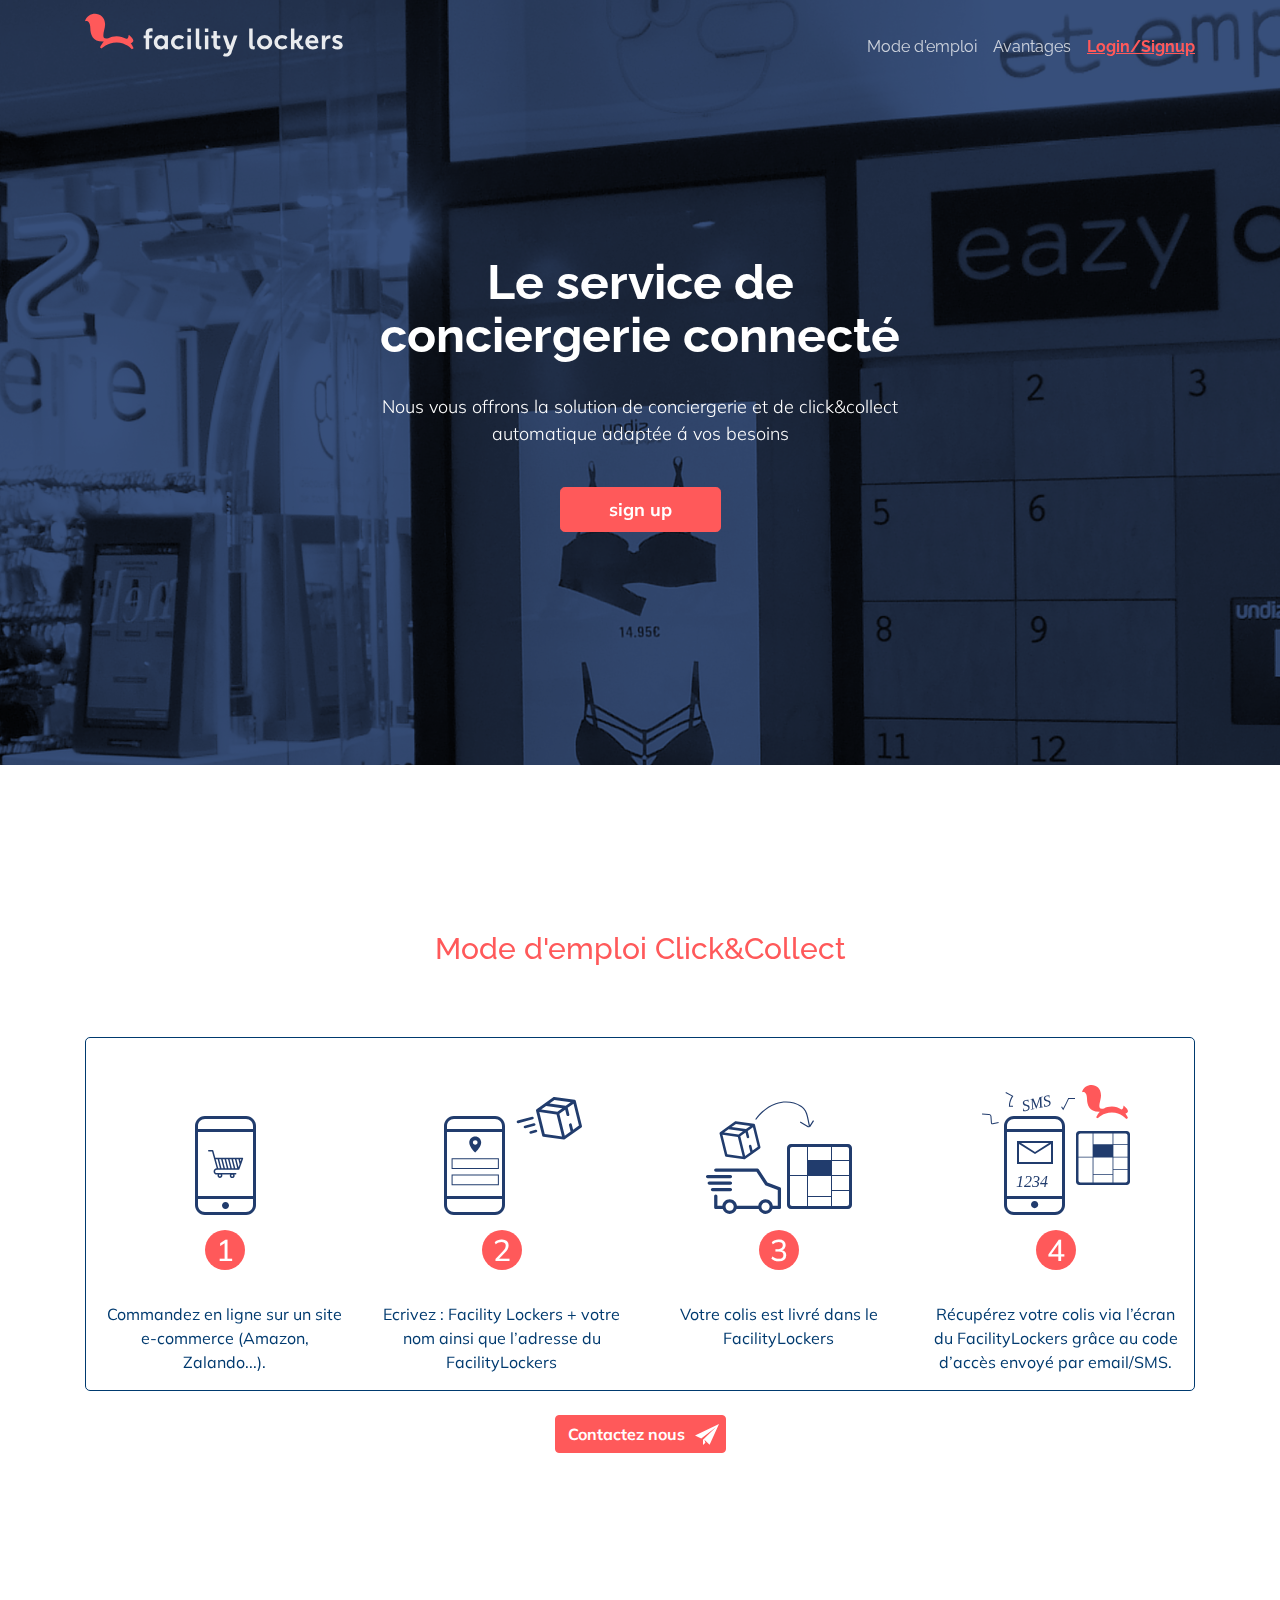
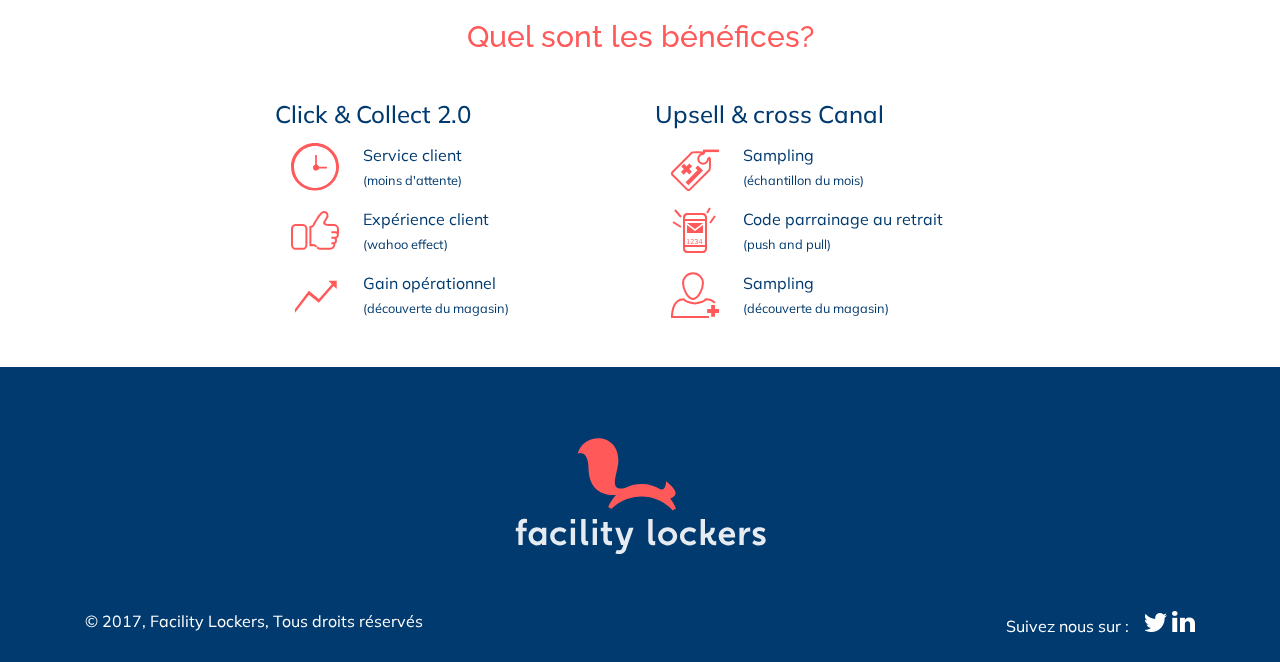
==== clickcollect.html @ fa2689fb "click and collect" ====
<!DOCTYPE html>
<html lang="en">

<head>
    <meta charset="utf-8">
    <meta name="viewport" content="width=device-width, initial-scale=1, shrink-to-fit=no">
    <meta name="description" content="">
    <meta name="author" content="">
    <link rel="icon" href="../../../../favicon.ico">

    <title>Facility Lockers</title>
    <link href="https://fonts.googleapis.com/css?family=Muli:300,500,700|Raleway:300,500,700" rel="stylesheet">
    <!-- Bootstrap core CSS -->
    <link rel="stylesheet" href="styles/css/app.css">
</head>

<body class="page-click">
    <div id="log"></div>

    <nav class="navbar navbar-expand-md navbar-dark fixed-top">
        <div class="container">
            <a class="navbar-brand fl-logo" href="./">
          <svg xmlns="http://www.w3.org/2000/svg" width="258" height="45" viewBox="0 0 258 45">
            <g fill="none" fill-rule="evenodd">
              <path class="logo-text" d="M167.654798,15.54245 L167.654798,31.3927625 C167.654798,32.7361375 168.040766,33.418825 169.723614,33.1156375 L169.723614,36.215575 C169.723614,36.215575 164.206542,37.93845 164.206542,32.0816375 L164.206542,15.54245 L167.654798,15.54245 Z M187.221381,29.3246938 C187.221381,33.3211313 183.824725,36.5606313 179.635493,36.5606313 C175.445573,36.5606313 172.048917,33.3211313 172.048917,29.3246938 C172.048917,25.3289438 175.445573,22.0894438 179.635493,22.0894438 C183.824725,22.0894438 187.221381,25.3289438 187.221381,29.3246938 Z M183.773125,29.3246938 C183.773125,27.0408188 181.920341,25.1900688 179.635493,25.1900688 C177.349957,25.1900688 175.497173,27.0408188 175.497173,29.3246938 C175.497173,31.6078813 177.349957,33.4600063 179.635493,33.4600063 C181.920341,33.4600063 183.773125,31.6078813 183.773125,29.3246938 Z M202.478125,24.30945 L200.703085,26.6283875 C199.832765,25.7497625 198.531069,25.1901375 197.017469,25.1901375 C194.742253,25.1901375 192.879837,27.041575 192.879837,29.3247625 C192.879837,31.60795 194.727805,33.460075 197.017469,33.460075 C198.531069,33.460075 199.832765,32.90045 200.703085,32.02045 L202.478125,34.340075 C201.097997,35.706825 199.164717,36.5607 197.017469,36.5607 C192.828925,36.5607 189.431581,33.3212 189.431581,29.3247625 C189.431581,25.328325 192.828925,22.0895125 197.017469,22.0895125 C199.164717,22.0895125 201.097997,22.9433875 202.478125,24.30945 Z M218.35517,36.21585 C218.35517,36.21585 214.162498,37.5695375 212.024882,32.5521625 C211.60245,31.5607875 210.975682,30.081975 210.975682,30.081975 L209.389842,30.5955375 L209.389842,36.21585 L205.941586,36.21585 L205.941586,15.542725 L209.389842,15.542725 L209.389842,27.3519125 C213.534354,26.017475 213.87285,24.779975 213.87285,22.4335375 L217.320418,22.4335375 C217.320418,25.8236 215.971938,27.6200375 213.933394,28.8107875 C214.116402,29.234975 214.468658,30.054475 214.831234,30.9310375 C215.734578,33.1145375 216.81061,33.252725 218.35517,33.1145375 L218.35517,36.21585 Z M245.443174,25.5347125 C240.27079,24.8802125 240.27079,30.013775 240.27079,31.73665 L240.27079,36.2164 L236.823222,36.2164 L236.823222,22.4334 L240.27079,22.4334 L240.27079,25.5732125 C240.801926,23.9314625 242.133206,21.7713375 245.443174,22.4334 L245.443174,25.5347125 Z M248.600338,32.1693625 C248.600338,32.1693625 250.160034,33.598675 252.410482,33.598675 C253.386754,33.598675 254.410498,33.2391125 254.410498,32.4258 C254.410498,30.2553625 247.410786,31.04805 247.410786,26.2238625 C247.410786,23.6484875 249.840802,22.0892375 252.824658,22.0892375 C255.943362,22.0892375 257.44733,23.6168625 257.44733,23.6168625 L256.268786,25.9743 C256.268786,25.9743 254.869394,25.0592375 252.754482,25.0592375 C251.859394,25.0592375 250.859042,25.3562375 250.859042,26.2238625 C250.859042,28.1743 257.754866,27.6016125 257.754866,32.4258 C257.754866,34.7296125 255.71701,36.560425 252.43525,36.560425 C248.99181,36.560425 247.066786,34.528175 247.066786,34.528175 L248.600338,32.1693625 Z M227.199066,22.0891688 C230.99201,22.0891688 233.405514,24.9842313 233.405514,28.9799813 C233.405514,29.5746688 233.340842,30.2497938 233.340842,30.2497938 L223.862266,30.2497938 C224.283322,32.0867938 225.918698,33.4597313 227.888442,33.4597313 C229.400666,33.4597313 230.703738,32.9007938 231.574058,32.0214813 L233.34841,34.3397312 C231.969658,35.7071688 230.034314,36.5610438 227.888442,36.5610438 C223.698522,36.5610438 220.302554,33.3208563 220.302554,29.3244188 C220.302554,24.8453563 223.750122,22.0891688 227.199066,22.0891688 Z M227.199066,24.8453562 C225.805178,24.8453562 224.41129,25.5225437 223.929002,27.6022312 L230.156778,27.6022312 C229.76049,25.5225437 228.592266,24.8453562 227.199066,24.8453562 Z M139.057115,40.168975 C142.160683,40.8585375 143.073659,40.4900375 144.303803,36.2069125 L142.580363,36.2055375 L137.831099,22.423225 L141.478187,22.423225 L145.154859,33.0939125 L148.831531,22.423225 L152.478619,22.423225 C152.478619,22.423225 146.962235,38.43235 146.623739,39.4147875 C144.490939,45.60435 138.023051,42.92585 138.023051,42.92585 L139.057115,40.168975 Z M131.85059,30.6929563 C131.85059,32.9678938 132.967902,33.3803938 135.299534,33.0978313 L135.299534,36.1998313 C135.299534,36.1998313 128.402334,37.9288938 128.402334,31.3825188 L128.402334,25.2823313 L126.333518,25.2823313 L126.333518,22.4237063 L128.402334,22.4237063 L128.402334,17.9439563 L131.85059,17.9439563 L131.85059,22.4237063 L135.299534,22.4237063 L135.299534,25.2823313 L131.85059,25.2823313 L131.85059,30.6929563 Z M119.885376,36.2065 L119.885376,22.4241875 L123.333632,22.4241875 L123.333632,36.2065 L119.885376,36.2065 Z M119.885376,18.9784375 L119.885376,15.532 L123.333632,15.532 L123.333632,18.9784375 L119.885376,18.9784375 Z M114.227333,15.5324125 L114.227333,31.382725 C114.227333,32.7261 114.613301,33.4087875 116.296149,33.1062875 L116.296149,36.206225 C116.296149,36.206225 110.778389,37.9291 110.778389,32.0716 L110.778389,15.5324125 L114.227333,15.5324125 Z M102.433568,36.2065 L102.433568,22.4241875 L105.881824,22.4241875 L105.881824,36.2065 L102.433568,36.2065 Z M102.433568,18.9784375 L102.433568,15.532 L105.881824,15.532 L105.881824,18.9784375 L102.433568,18.9784375 Z M99.0610608,24.3000312 L97.2860208,26.6189687 C96.4157008,25.7396562 95.1133168,25.1800312 93.6004048,25.1800312 C91.3245008,25.1800312 89.4627728,27.0314687 89.4627728,29.3153437 C89.4627728,31.5978437 91.3100528,33.4499687 93.6004048,33.4499687 C95.1133168,33.4499687 96.4157008,32.8910312 97.2860208,32.0110312 L99.0610608,34.3306562 C97.6809328,35.6974062 95.7469648,36.5505937 93.6004048,36.5505937 C89.4111728,36.5505937 86.0145168,33.3110937 86.0145168,29.3153437 C86.0145168,25.3182187 89.4111728,22.0794062 93.6004048,22.0794062 C95.7469648,22.0794062 97.6809328,22.9332812 99.0610608,24.3000312 Z M82.9423216,36.2054 L79.4933776,36.2054 L79.4933776,34.7747125 C78.4194096,35.8788375 76.9924976,36.550525 75.3516176,36.550525 C71.7354896,36.550525 68.8039216,33.311025 68.8039216,29.315275 C68.8039216,25.3188375 71.7354896,22.0793375 75.3516176,22.0793375 C76.9924976,22.0793375 78.4194096,22.7517125 79.4933776,23.8544625 L79.4933776,22.423775 L82.9423216,22.423775 L82.9423216,36.2054 Z M79.8380656,29.315275 C79.8380656,27.0314 78.1400816,25.18065 76.0451216,25.18065 C73.9501616,25.18065 72.2528656,27.0314 72.2528656,29.315275 C72.2528656,31.5984625 73.9501616,33.4499 76.0451216,33.4499 C78.1400816,33.4499 79.8380656,31.5984625 79.8380656,29.315275 Z M67.5971696,18.6409437 C64.8382896,18.2882562 64.1489136,18.7708812 64.1489136,21.0458187 L64.1489136,22.4242562 L67.2524816,22.4242562 L67.2524816,25.2821937 L64.1489136,25.2821937 L64.1489136,36.2065687 L60.7013456,36.2065687 L60.7013456,25.2821937 L58.6325296,25.2821937 L58.6325296,22.4242562 L60.7013456,22.4242562 L60.7013456,20.3562562 C60.7013456,13.8098812 67.5971696,15.5389437 67.5971696,15.5389437 L67.5971696,18.6409437 Z"/>
              <path class="logo-shape" d="M40.5858978,25.6179673 C40.8960762,25.7450946 41.2733576,25.8624437 41.5241712,25.8624437 C43.6748592,25.8624437 43.6748592,21.8082562 43.6748592,21.8082562 C43.6748592,21.8082562 48.3601392,25.2876937 48.3601392,27.7063187 C48.3601392,28.8393698 46.8598692,29.9327503 45.7162989,30.2912166 C47.7122819,32.8888168 48.5544193,35.2146984 48.5728,35.2679938 L46.893392,36.2064313 C46.838352,36.1397438 41.213952,29.4180563 31.63424,29.4180563 C22.0504,29.4180563 16.778944,35.4474313 16.725968,35.5079313 L15.057568,34.5619313 C15.0774099,34.503157 16.1404563,31.4853447 18.8833812,28.5718862 C18.5780768,28.6011079 18.2765153,28.61705 17.981912,28.61705 C7.361256,28.61705 5.39908,20.8984875 5.3062,15.1503 C5.191992,8.03605 1.857256,7.4482375 -0.000344,8.21755 C2.757848,-2.365825 20.089256,-2.2785125 20.089256,11.5856125 C20.089256,17.4107121 14.5182655,27.4217785 23.3268896,25.1557699 C25.5438639,23.9782703 28.2835253,23.1769313 31.63424,23.1769313 C35.2784036,23.1769313 38.2303013,24.1845102 40.5858978,25.6179673 Z"/>
            </g>
          </svg>

        </a>
            <button class="navbar-toggler" type="button" data-toggle="collapse" data-target="#navbarCollapse" aria-controls="navbarCollapse" aria-label="Toggle navigation">
          <span class="navbar-toggler-icon"></span>
        </button>
            <div class="collapse navbar-collapse fl-justify-end" id="navbarCollapse">
                <ul class="navbar-nav">
                    <li class="nav-item">
                        <a class="nav-link" href="#how">Mode d'emploi</a>
                    </li>
                    <li class="nav-item">
                        <a class="nav-link" href="#pros">Avantages</a>
                    </li>
                    <li class="nav-item">
                        <a class="nav-link fl-login-link" href="#">Login/Signup</a>
                    </li>

                </ul>
            </div>
        </div>
    </nav>

    <a id="home"></a>
    <div class="fl-section fl-main-section jumbotron jumbotron-fluid">
        <div class="container">
            <div class="fl-message-box col-10 col-sm-10 col-md-6 col-lg-6 col-xl-6 mx-auto">
                <h2 class="display-3 slogan">Le service de conciergerie connect&eacute;</h2>
                <br>
                <p class="lead">Nous vous offrons la solution de conciergerie et de click&amp;collect automatique adapt&eacute;e &aacute; vos besoins</p>
                <br>
                <p class="lead">
                    <a class="btn btn-primary btn-lg fl-btn-call-to-action px-5" href="#" role="button">sign up</a>
                </p>
            </div>
        </div>
    </div>

    <a id="how"></a>
    <section class="fl-section fl-how text-center">
        <div class="container">
            <h3 class="fl-section-heading fl-h3">Mode d'emploi Click&amp;Collect</h3>
            <br>
            <div class="fl-how-diagram">
                <div class="row fl-parcel-delivery active">

                    <div class="col-6  col-sm-6 col-md-6 col-lg-3 col-xl-3">
                        <img class="fl-step img-fluid" src="img/svg/picto/click&collect/01.svg" alt="step 1">
                        <div class="fl-step-number">1</div>
                        <p class="fl-description">Commandez en ligne sur un site e-commerce (Amazon, Zalando...).</p>
                    </div>
                    <!-- /.col -->

                    <div class="col-6 col-sm-6 col-md-6 col-lg-3 col-xl-3">
                        <img class="fl-step img-fluid" src="img/svg/picto/click&collect/02.svg" alt="step 2">
                        <div class="fl-step-number">2</div>
                        <p class="fl-description">Ecrivez : Facility Lockers + votre nom ainsi que l’adresse du FacilityLockers
                        </p>
                    </div>
                    <!-- /.col -->

                    <div class="col-6 col-sm-6 col-md-6 col-lg-3 col-xl-3">
                        <img class="fl-step img-fluid" src="img/svg/picto/click&collect/03.svg" alt="step 3">
                        <div class="fl-step-number">3</div>
                        <p class="fl-description">Votre colis est livr&eacute; dans le FacilityLockers</p>
                    </div>
                    <!-- /.col -->

                    <div class="col-6 col-sm-6 col-md-6 col-lg-3 col-xl-3">
                        <img class="fl-step img-fluid" src="img/svg/picto/click&collect/04.svg" alt="step 4">
                        <div class="fl-step-number">4</div>
                        <p class="fl-description">R&eacute;cup&eacute;rez votre colis via l’&eacute;cran du FacilityLockers grâce au code d’acc&egrave;s envoy&eacute; par email/SMS.</p>
                    </div>
                    <!-- /.col -->
                </div>
            </div>
            <!-- .fl-how-diagram -->
            <br>
            <div class="row justify-content-center">
                <div class="col-12"><a class="btn btn-primary fl-btn-email" href="mailto:info@facilitylockers.com?subject=retailers info" role="button">Contactez nous</a>
                </div>
                <!-- .col -->
            </div>
            <!-- .row -->
        </div>
        <!-- .container -->
    </section>

    <a id="pros"></a>
    <section class="fl-section fl-pros">
        <h3 class="fl-section-heading fl-h3">Quel sont les b&eacute;n&eacute;fices?</h3>
        <div class="container">
            <div class="row justify-content-center">
                <div class="col-12 col-sm-6 col-md-6 col-lg-4">
                    <h4>Click &amp; Collect 2.0</h4>
                    <ul class="fl-list-pros">
                        <li class="d-flex"><img src="img/svg/icon/time.svg" alt="icon"><span>Service client<br><small>(moins d'attente)</small></span></li>
                        <li class="d-flex"><img src="img/svg/icon/happy.svg" alt="icon"><span>Exp&eacute;rience client<br><small>(wahoo effect)</small></span></li>
                        <li class="d-flex"><img src="img/svg/icon/gain.svg" alt="icon"><span>Gain op&eacute;rationnel <br><small>(d&eacute;couverte du magasin)</small></span></li>
                    </ul>
                </div>
                <!-- .col -->
                <div class="col-12 col-sm-6 col-md-6 col-lg-4">
                    <h4>Upsell &amp; cross Canal</h4>
                    <ul class="fl-list-pros">
                        <li class="d-flex"><img src="img/svg/icon/sample.svg" alt="icon"><span>Sampling <br><small>(&eacute;chantillon du mois)</small></span></li>
                        <li class="d-flex"><img src="img/svg/icon/code.svg" alt="icon"><span>Code parrainage au retrait <br><small>(push and pull)</small></span></li>
                        <li class="d-flex"><img src="img/svg/icon/traffic.svg" alt="icon"><span>Sampling <br><small>(d&eacute;couverte du magasin)</small></span></li>
                    </ul>
                </div>
                <!-- .col -->
            </div>
            <!-- .row -->
        </div>
        <!-- .container -->
    </section>

    <footer class="fl-section fl-footer">
        <div class="container">
            <div class="row fl-brand-row">
                <a class="fl-navbar-brand fl-logo mx-auto" href="#">
            <svg xmlns="http://www.w3.org/2000/svg" width="251" height="117" viewBox="0 0 251 117">
              <g fill="none" fill-rule="evenodd">
                <path class="logo-text" d="M92.682491,100.078545 C92.682491,102.928204 94.0847175,103.444914 97.0109157,103.090968 L97.0109157,106.976631 C97.0109157,106.976631 88.3549297,109.142509 88.3549297,100.942313 L88.3549297,93.3010255 L85.7585656,93.3010255 L85.7585656,89.7202215 L88.3549297,89.7202215 L88.3549297,84.1087452 L92.682491,84.1087452 L92.682491,89.7202215 L97.0109157,89.7202215 L97.0109157,93.3010255 L92.682491,93.3010255 L92.682491,100.078545 Z M137.616772,81.1005426 L137.616772,100.955145 C137.616772,102.637899 138.101162,103.493054 140.213136,103.113272 L140.213136,106.996352 C140.213136,106.996352 133.289211,109.154479 133.289211,101.818051 L133.289211,81.1005426 L137.616772,81.1005426 Z M162.172833,98.3646164 C162.172833,103.37068 157.91003,107.42858 152.652543,107.42858 C147.394194,107.42858 143.131391,103.37068 143.131391,98.3646164 C143.131391,93.3594137 147.394194,89.3015137 152.652543,89.3015137 C157.91003,89.3015137 162.172833,93.3594137 162.172833,98.3646164 Z M157.845272,98.3646164 C157.845272,95.5037624 155.520028,93.1854545 152.652543,93.1854545 C149.784196,93.1854545 147.458952,95.5037624 147.458952,98.3646164 C147.458952,101.224609 149.784196,103.544639 152.652543,103.544639 C155.520028,103.544639 157.845272,101.224609 157.845272,98.3646164 Z M181.320047,92.0823637 L179.092371,94.987138 C178.00012,93.8865446 176.366491,93.1855407 174.466923,93.1855407 C171.611527,93.1855407 169.274195,95.5047097 169.274195,98.3647025 C169.274195,101.224695 171.593395,103.544726 174.466923,103.544726 C176.366491,103.544726 178.00012,102.843722 179.092371,101.741406 L181.320047,104.647041 C179.587986,106.359076 177.16172,107.428666 174.466923,107.428666 C169.210301,107.428666 164.946634,103.370766 164.946634,98.3647025 C164.946634,93.3586387 169.210301,89.3015999 174.466923,89.3015999 C177.16172,89.3015999 179.587986,90.3711907 181.320047,92.0823637 Z M201.245738,106.996696 C201.245738,106.996696 195.983934,108.692368 193.301226,102.407446 C192.771074,101.165618 191.98448,99.3132108 191.98448,99.3132108 L189.994251,99.9565154 L189.994251,106.996696 L185.66669,106.996696 L185.66669,81.1008871 L189.994251,81.1008871 L189.994251,95.8934483 C195.195614,94.2218897 195.620426,92.6717582 195.620426,89.7325364 L199.947124,89.7325364 C199.947124,93.9790358 198.254782,96.2293101 195.696409,97.7208812 C195.926084,98.2522318 196.368165,99.2787634 196.823198,100.376773 C197.956895,103.111894 199.307315,103.284992 201.245738,103.111894 L201.245738,106.996696 Z M235.241184,93.6171662 C228.749842,92.7973188 228.749842,99.2277813 228.749842,101.385909 L228.749842,106.997385 L224.423144,106.997385 L224.423144,89.7323642 L228.749842,89.7323642 L228.749842,93.6653925 C229.416418,91.6088846 231.087174,88.9030438 235.241184,89.7323642 L235.241184,93.6171662 Z M239.203424,101.927938 C239.203424,101.927938 241.160842,103.71834 243.985154,103.71834 C245.210376,103.71834 246.495174,103.267941 246.495174,102.24916 C246.495174,99.5304014 237.710536,100.523347 237.710536,94.4804172 C237.710536,91.2544212 240.760206,89.3012554 244.504945,89.3012554 C248.418919,89.3012554 250.306399,91.2148067 250.306399,91.2148067 L248.827326,94.1678074 C248.827326,94.1678074 247.071089,93.0215712 244.416874,93.0215712 C243.293539,93.0215712 242.038097,93.3936028 242.038097,94.4804172 C242.038097,96.9235968 250.692356,96.2062304 250.692356,102.24916 C250.692356,105.134988 248.134847,107.428322 244.016238,107.428322 C239.694721,107.428322 237.278816,104.882661 237.278816,104.882661 L239.203424,101.927938 Z M212.344827,89.3011693 C217.104972,89.3011693 220.13392,92.927616 220.13392,97.9328186 C220.13392,98.677743 220.052756,99.5234259 220.052756,99.5234259 L208.157143,99.5234259 C208.685569,101.82451 210.737965,103.544295 213.209994,103.544295 C215.107835,103.544295 216.743191,102.844152 217.835442,101.742698 L220.062254,104.646611 C218.33192,106.359506 215.903064,107.429097 213.209994,107.429097 C207.951645,107.429097 203.689705,103.370336 203.689705,98.3642719 C203.689705,92.7536568 208.016403,89.3011693 212.344827,89.3011693 Z M212.344827,92.7536568 C210.595498,92.7536568 208.846168,93.6019232 208.240897,96.2070055 L216.056756,96.2070055 C215.559414,93.6019232 214.093293,92.7536568 212.344827,92.7536568 Z M12.0444478,84.9818138 C8.58205345,84.5400263 7.71688657,85.1445776 7.71688657,87.9942361 L7.71688657,89.7209105 L11.6118644,89.7209105 L11.6118644,93.3008532 L7.71688657,93.3008532 L7.71688657,106.98507 L3.39018873,106.98507 L3.39018873,93.3008532 L0.793824648,93.3008532 L0.793824648,89.7209105 L3.39018873,89.7209105 L3.39018873,87.1304684 C3.39018873,78.9302723 12.0444478,81.0961506 12.0444478,81.0961506 L12.0444478,84.9818138 Z M55.7641278,106.984984 L55.7641278,89.7208243 L60.0916891,89.7208243 L60.0916891,106.984984 L55.7641278,106.984984 Z M55.7641278,85.4045691 L55.7641278,81.0874526 L60.0916891,81.0874526 L60.0916891,85.4045691 L55.7641278,85.4045691 Z M70.5653027,81.0879693 L70.5653027,100.942571 C70.5653027,102.625325 71.0496925,103.480481 73.1616667,103.10156 L73.1616667,106.98464 C73.1616667,106.98464 66.2368779,109.142767 66.2368779,101.805478 L66.2368779,81.0879693 L70.5653027,81.0879693 Z M31.3026136,106.983606 L26.9741889,106.983606 L26.9741889,105.191482 C25.626359,106.574544 23.8355845,107.415921 21.7762801,107.415921 C17.2380394,107.415921 13.5589216,103.358021 13.5589216,98.3528182 C13.5589216,93.3467543 17.2380394,89.2888543 21.7762801,89.2888543 C23.8355845,89.2888543 25.626359,90.1310925 26.9741889,91.512432 L26.9741889,89.7203076 L31.3026136,89.7203076 L31.3026136,106.983606 Z M27.4067723,98.3528182 C27.4067723,95.4919642 25.2758024,93.1736563 22.6466276,93.1736563 C20.0174528,93.1736563 17.8873463,95.4919642 17.8873463,98.3528182 C17.8873463,101.212811 20.0174528,103.53198 22.6466276,103.53198 C25.2758024,103.53198 27.4067723,101.212811 27.4067723,98.3528182 Z M51.5316313,92.0705655 L49.3039561,94.9753398 C48.2117045,93.8738852 46.5772126,93.1728812 44.678508,93.1728812 C41.8222485,93.1728812 39.4857799,95.4920503 39.4857799,98.3529043 C39.4857799,101.212036 41.8041163,103.532066 44.678508,103.532066 C46.5772126,103.532066 48.2117045,102.831923 49.3039561,101.729608 L51.5316313,104.635243 C49.7995707,106.347277 47.3724408,107.416007 44.678508,107.416007 C39.4210219,107.416007 35.1582186,103.358107 35.1582186,98.3529043 C35.1582186,93.3459793 39.4210219,89.2889405 44.678508,89.2889405 C47.3724408,89.2889405 49.7995707,90.3585312 51.5316313,92.0705655 Z M77.6661469,106.984984 L77.6661469,89.7208243 L81.9937082,89.7208243 L81.9937082,106.984984 L77.6661469,106.984984 Z M77.6661469,85.4045691 L77.6661469,81.0874526 L81.9937082,81.0874526 L81.9937082,85.4045691 L77.6661469,85.4045691 Z M101.72668,111.948506 C105.621657,112.812273 106.767442,112.350679 108.311273,106.985501 L106.148356,106.983779 L100.188029,89.7196187 L104.765125,89.7196187 L109.379348,103.086059 L113.993572,89.7196187 L118.570667,89.7196187 C118.570667,89.7196187 111.647605,109.773154 111.222793,111.003786 C108.546129,118.757028 100.428929,115.401854 100.428929,115.401854 L101.72668,111.948506 Z"/>
                <path class="logo-shape" d="M144.87018,50.8898836 C145.497785,51.1481166 146.261164,51.3864872 146.768652,51.3864872 C151.120284,51.3864872 151.120284,43.1512387 151.120284,43.1512387 C151.120284,43.1512387 160.600327,50.2190007 160.600327,55.1319403 C160.600327,57.4335006 157.564729,59.6544783 155.250866,60.3826291 C159.289473,65.6591198 160.993427,70.3836702 161.030617,70.4919288 L157.632558,72.3981717 C157.521192,72.2627097 146.140965,58.6089832 126.757688,58.6089832 C107.366059,58.6089832 96.6999674,70.8564192 96.5927775,70.9793125 L93.2169914,69.0577079 C93.2571388,68.9383201 95.4080723,62.8082547 100.958017,56.8901626 C100.340274,56.9495205 99.7301043,56.9819036 99.1340136,56.9819036 C77.644525,56.9819036 73.6743222,41.3032304 73.4863918,29.6269691 C73.2553071,15.1758325 66.5079111,13.9818122 62.749304,15.5445124 C68.3301396,-5.95343848 103.397945,-5.77608108 103.397945,22.3860391 C103.397945,34.2185323 92.1257832,54.5539575 109.94887,49.9510238 C114.43462,47.5591761 119.977962,45.9314206 126.757688,45.9314206 C134.13117,45.9314206 140.103943,47.9781101 144.87018,50.8898836 Z"/>
              </g>
            </svg>
          </a>

            </div>
        </div>
        <div class="container">
            <div class="row">
                <div class="col-12 col-sm-6">
                    <div class="fl-copy">
                        © 2017, Facility Lockers, Tous droits réservés &nbsp;&nbsp;
                    </div>
                </div>
                <div class="col-12 col-sm-6">
                    <div class="fl-follow">Suivez nous sur : &nbsp;&nbsp;
                        <a class="fl-social-link" href="https://www.linkedin.com/company/9225235/"> <i class="fl-icon-social fl-icon-linkedin"></i></a>
                        <a class="fl-social-link" href="https://twitter.com/Facilitylockers"> <i class="fl-icon-social fl-icon-twitter"></i></a>
                    </div>
                </div>
            </div>
        </div>
    </footer>
    <!--header-->




    <!-- Optional JavaScript -->
    <!-- jQuery first, then Popper.js, then Bootstrap JS -->
    <script src="js/vendor/jquery-3.2.1.min.js"></script>
    <script src="js/vendor/popper.min.js"></script>
    <script src="js/vendor/bootstrap.min.js"></script>
    <script src="js/Facility/scroll.js"></script>
</body>

</html>
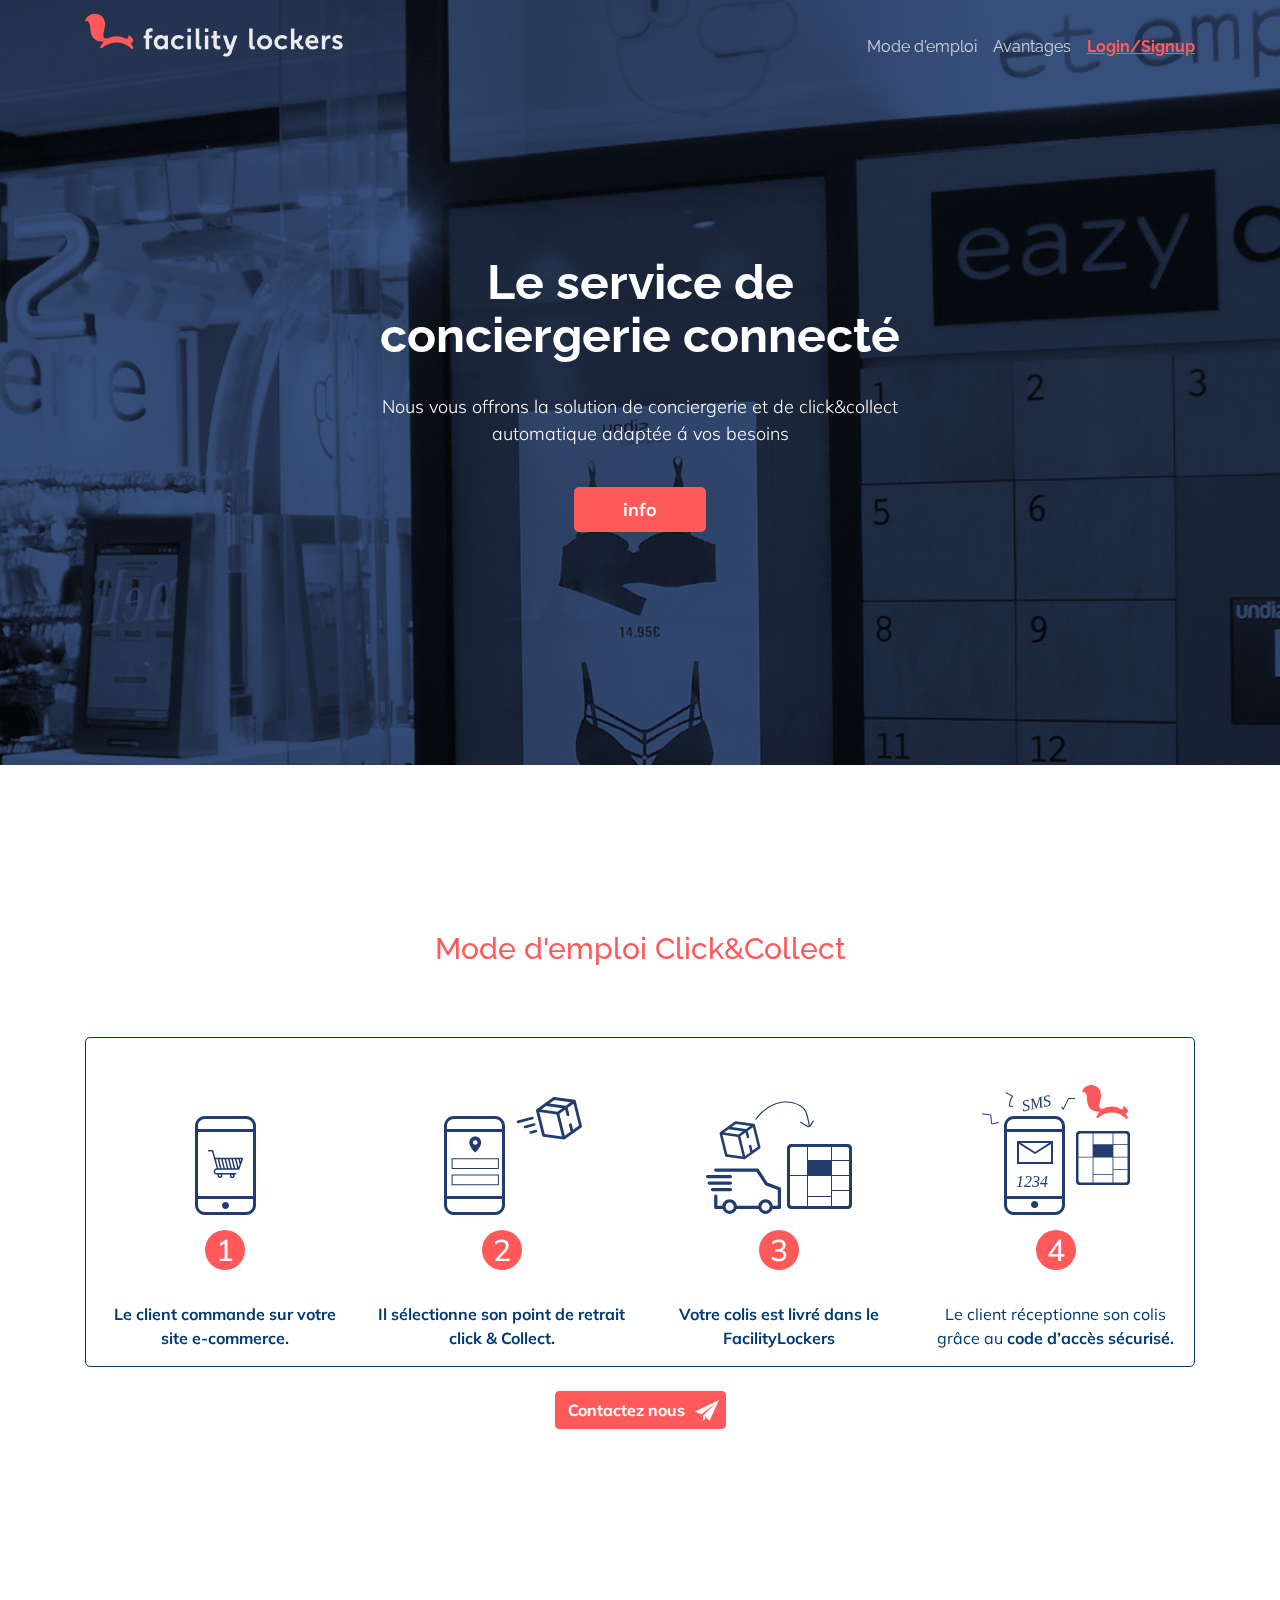
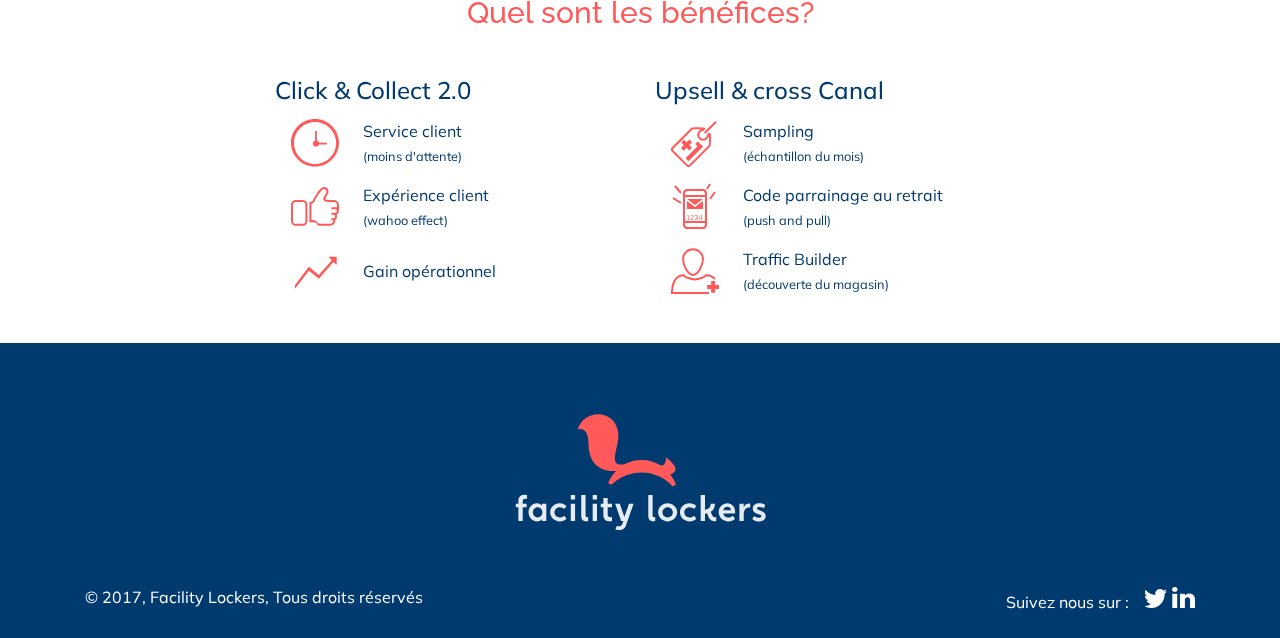
==== commit 4fca72cf: "this and the previous commit:  fixed logo size |  js: menu issue for smartphones |  texts -> mode d’" ====
--- a/clickcollect.html
+++ b/clickcollect.html
@@ -57,7 +57,7 @@
                 <p class="lead">Nous vous offrons la solution de conciergerie et de click&amp;collect automatique adapt&eacute;e &aacute; vos besoins</p>
                 <br>
                 <p class="lead">
-                    <a class="btn btn-primary btn-lg fl-btn-call-to-action px-5" href="#" role="button">sign up</a>
+                    <a class="btn btn-primary btn-lg fl-btn-call-to-action px-5" href="mailto:info@facilitylockers.com?subject=click and collect info" role="button">info</a>
                 </p>
             </div>
         </div>
@@ -74,14 +74,14 @@
                     <div class="col-6  col-sm-6 col-md-6 col-lg-3 col-xl-3">
                         <img class="fl-step img-fluid" src="img/svg/picto/click&collect/01.svg" alt="step 1">
                         <div class="fl-step-number">1</div>
-                        <p class="fl-description">Commandez en ligne sur un site e-commerce (Amazon, Zalando...).</p>
+                        <p class="fl-description"><strong>Le client commande sur votre site e-commerce.</strong></p>
                     </div>
                     <!-- /.col -->
 
                     <div class="col-6 col-sm-6 col-md-6 col-lg-3 col-xl-3">
                         <img class="fl-step img-fluid" src="img/svg/picto/click&collect/02.svg" alt="step 2">
                         <div class="fl-step-number">2</div>
-                        <p class="fl-description">Ecrivez : Facility Lockers + votre nom ainsi que l’adresse du FacilityLockers
+                        <p class="fl-description"><strong>Il s&eacute;lectionne son point de retrait click &amp; Collect.</strong>
                         </p>
                     </div>
                     <!-- /.col -->
@@ -89,14 +89,14 @@
                     <div class="col-6 col-sm-6 col-md-6 col-lg-3 col-xl-3">
                         <img class="fl-step img-fluid" src="img/svg/picto/click&collect/03.svg" alt="step 3">
                         <div class="fl-step-number">3</div>
-                        <p class="fl-description">Votre colis est livr&eacute; dans le FacilityLockers</p>
+                        <p class="fl-description"><strong>Votre colis est livr&eacute; dans le FacilityLockers</strong></p>
                     </div>
                     <!-- /.col -->
 
                     <div class="col-6 col-sm-6 col-md-6 col-lg-3 col-xl-3">
                         <img class="fl-step img-fluid" src="img/svg/picto/click&collect/04.svg" alt="step 4">
                         <div class="fl-step-number">4</div>
-                        <p class="fl-description">R&eacute;cup&eacute;rez votre colis via l’&eacute;cran du FacilityLockers grâce au code d’acc&egrave;s envoy&eacute; par email/SMS.</p>
+                        <p class="fl-description">Le client réceptionne son colis gr&acirc;ce au <strong>code d’acc&egrave;s s&eacute;curis&eacute;.</strong></p>
                     </div>
                     <!-- /.col -->
                 </div>
@@ -123,7 +123,7 @@
                     <ul class="fl-list-pros">
                         <li class="d-flex"><img src="img/svg/icon/time.svg" alt="icon"><span>Service client<br><small>(moins d'attente)</small></span></li>
                         <li class="d-flex"><img src="img/svg/icon/happy.svg" alt="icon"><span>Exp&eacute;rience client<br><small>(wahoo effect)</small></span></li>
-                        <li class="d-flex"><img src="img/svg/icon/gain.svg" alt="icon"><span>Gain op&eacute;rationnel <br><small>(d&eacute;couverte du magasin)</small></span></li>
+                        <li class="d-flex"><img src="img/svg/icon/gain.svg" alt="icon"><span>Gain op&eacute;rationnel</span></li>
                     </ul>
                 </div>
                 <!-- .col -->
@@ -132,7 +132,7 @@
                     <ul class="fl-list-pros">
                         <li class="d-flex"><img src="img/svg/icon/sample.svg" alt="icon"><span>Sampling <br><small>(&eacute;chantillon du mois)</small></span></li>
                         <li class="d-flex"><img src="img/svg/icon/code.svg" alt="icon"><span>Code parrainage au retrait <br><small>(push and pull)</small></span></li>
-                        <li class="d-flex"><img src="img/svg/icon/traffic.svg" alt="icon"><span>Sampling <br><small>(d&eacute;couverte du magasin)</small></span></li>
+                        <li class="d-flex"><img src="img/svg/icon/traffic.svg" alt="icon"><span>Traffic Builder <br><small>(d&eacute;couverte du magasin)</small></span></li>
                     </ul>
                 </div>
                 <!-- .col -->
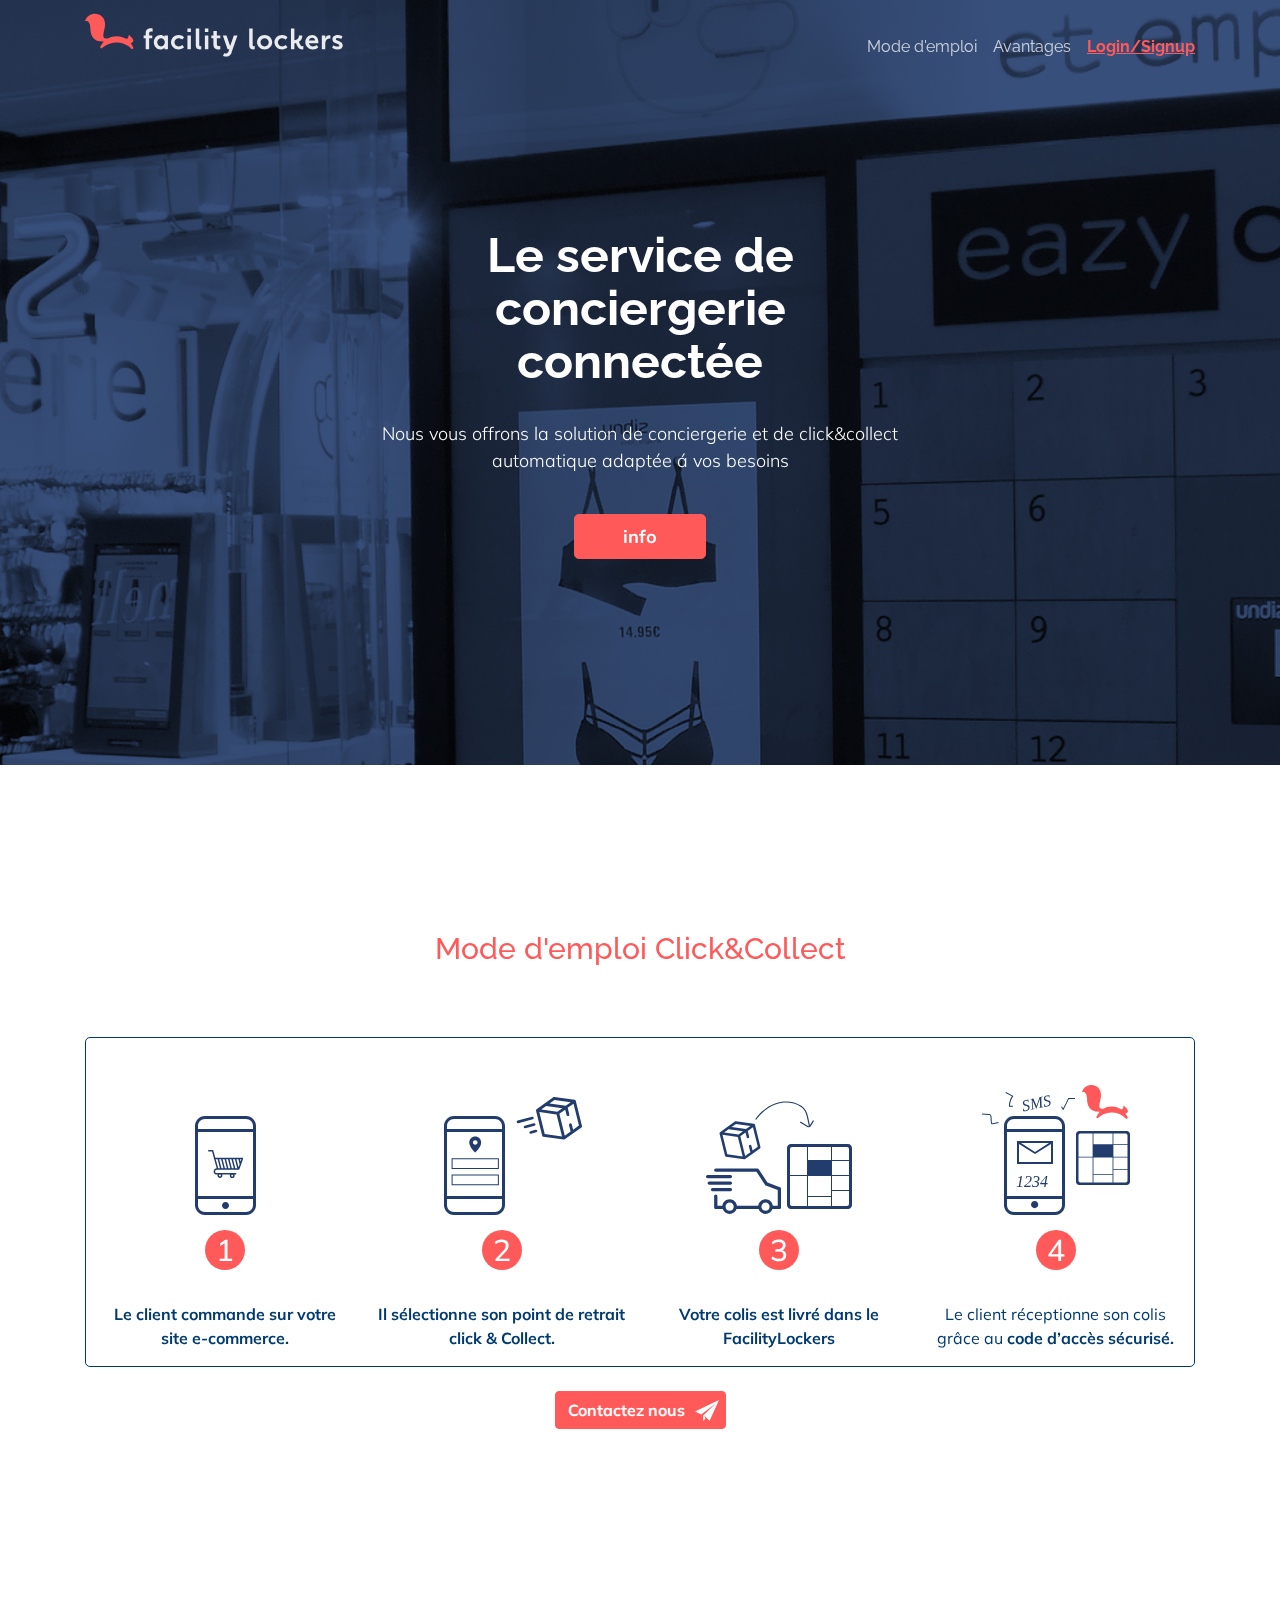
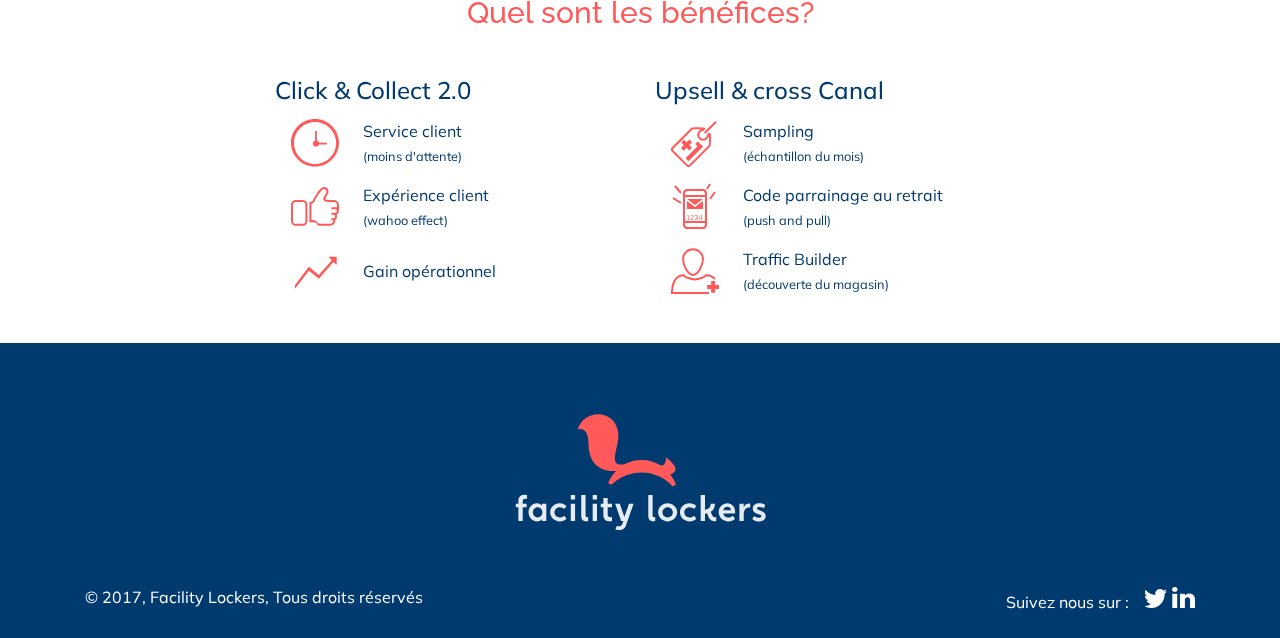
==== commit 5176983f: "accents" ====
--- a/clickcollect.html
+++ b/clickcollect.html
@@ -52,7 +52,7 @@
     <div class="fl-section fl-main-section jumbotron jumbotron-fluid">
         <div class="container">
             <div class="fl-message-box col-10 col-sm-10 col-md-6 col-lg-6 col-xl-6 mx-auto">
-                <h2 class="display-3 slogan">Le service de conciergerie connect&eacute;</h2>
+                <h2 class="display-3 slogan">Le service de conciergerie connect&eacute;e</h2>
                 <br>
                 <p class="lead">Nous vous offrons la solution de conciergerie et de click&amp;collect automatique adapt&eacute;e &aacute; vos besoins</p>
                 <br>
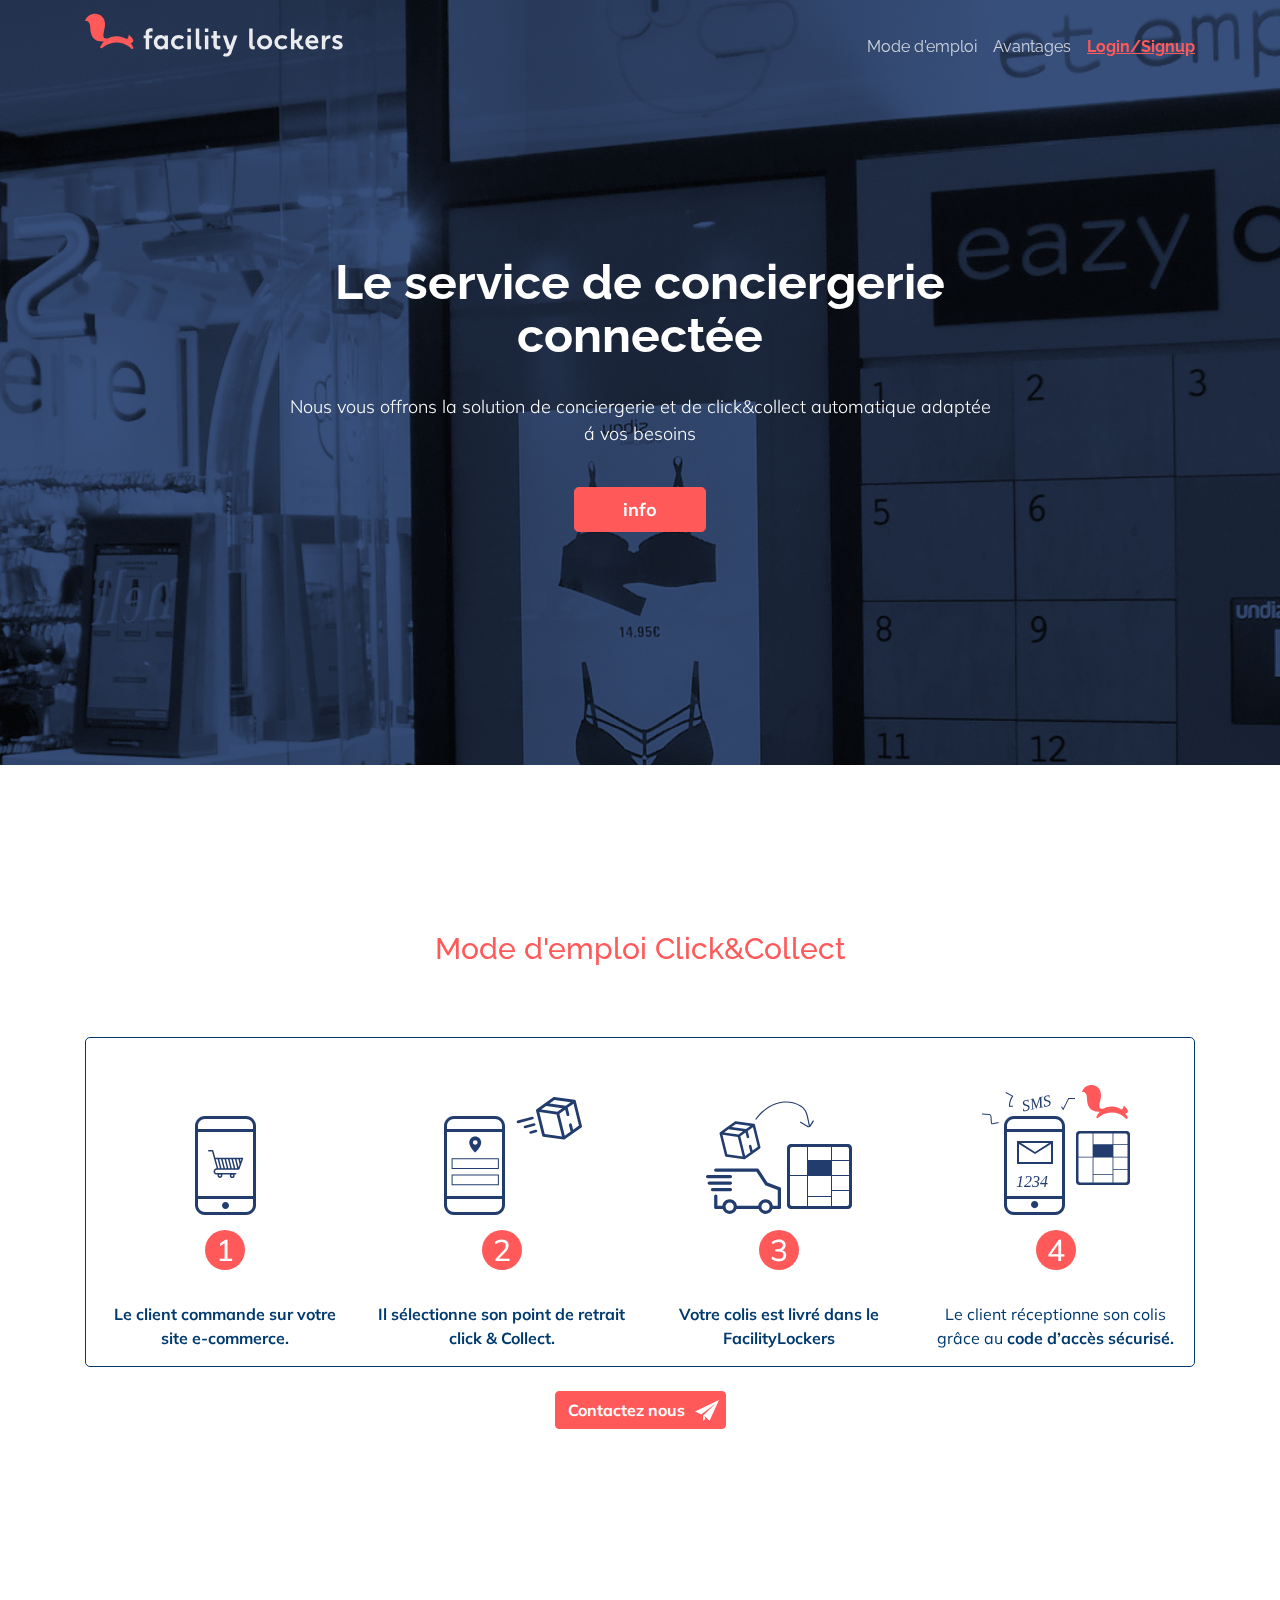
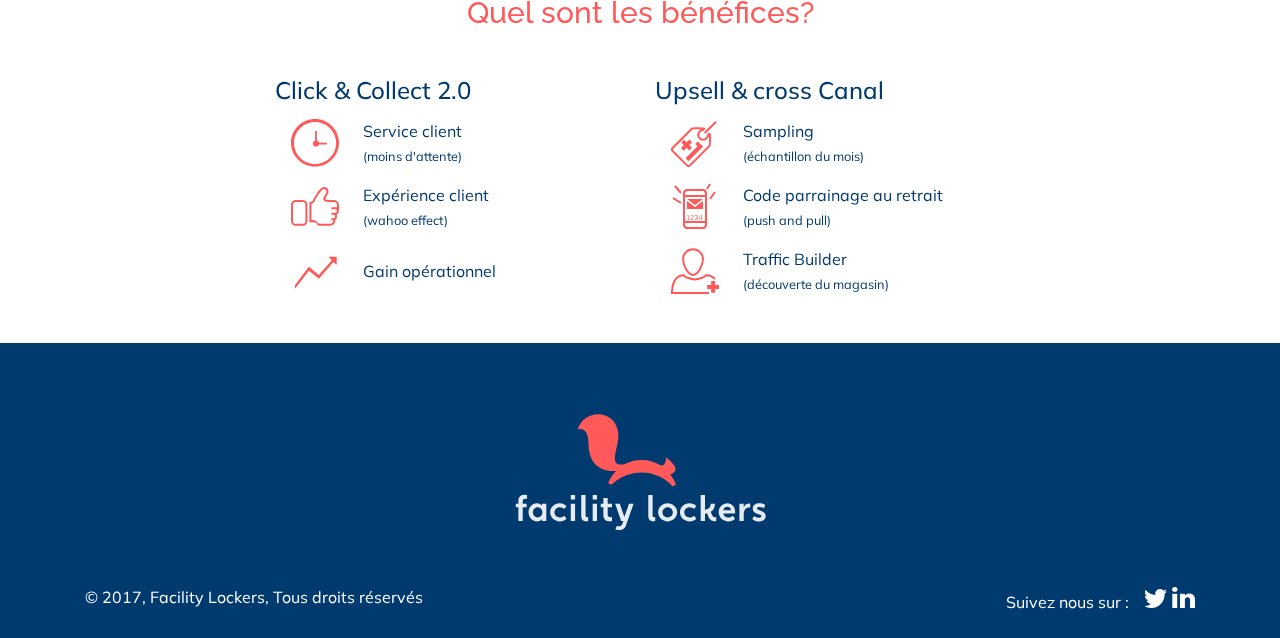
==== commit 3a42f456: "main-section "col-md-8"" ====
--- a/clickcollect.html
+++ b/clickcollect.html
@@ -51,7 +51,7 @@
     <a id="home"></a>
     <div class="fl-section fl-main-section jumbotron jumbotron-fluid">
         <div class="container">
-            <div class="fl-message-box col-10 col-sm-10 col-md-6 col-lg-6 col-xl-6 mx-auto">
+            <div class="fl-message-box col-10 col-sm-10 col-md-8 mx-auto">
                 <h2 class="display-3 slogan">Le service de conciergerie connect&eacute;e</h2>
                 <br>
                 <p class="lead">Nous vous offrons la solution de conciergerie et de click&amp;collect automatique adapt&eacute;e &aacute; vos besoins</p>
